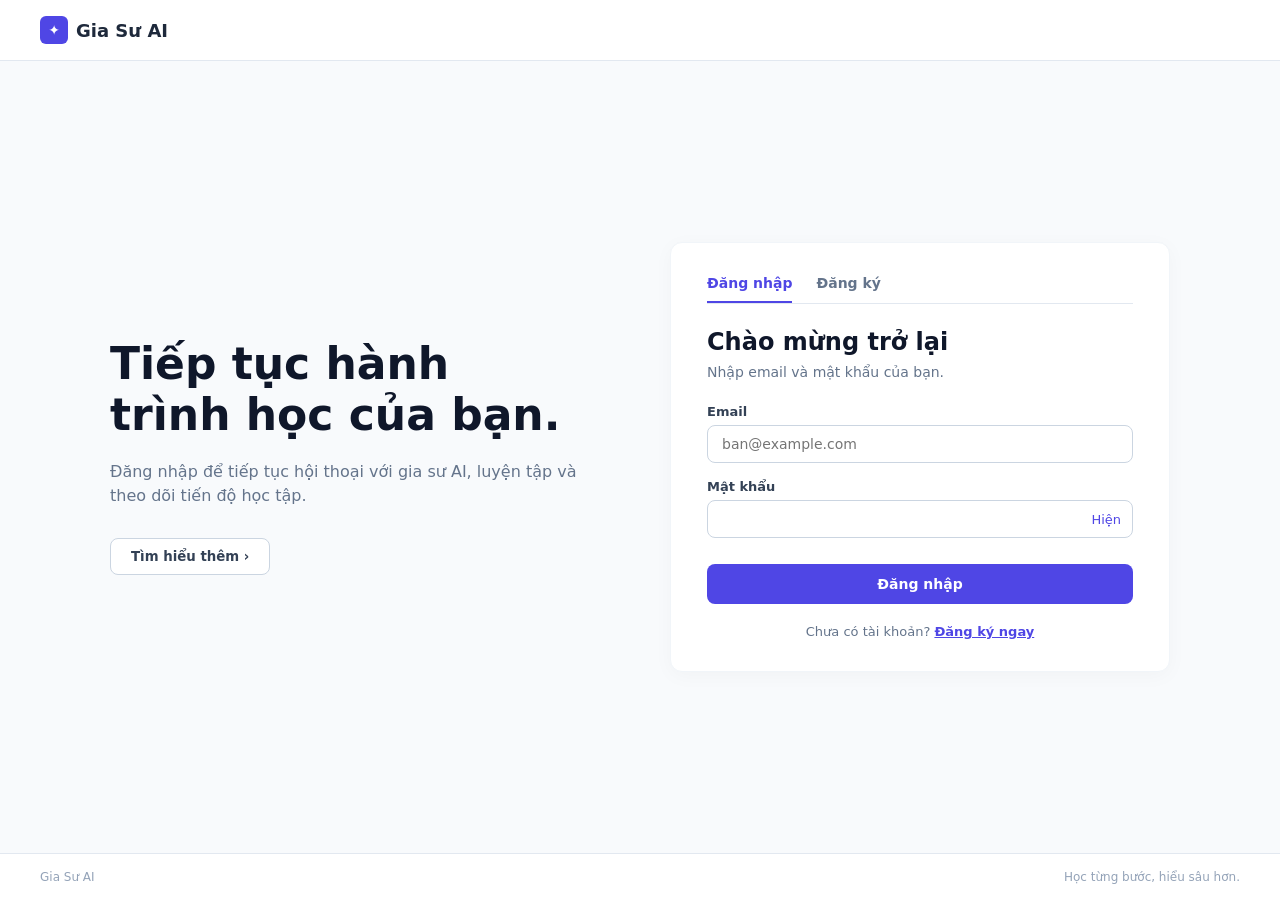
==== front-end/login.html @ 05714d42 "Add files via upload" ====
<!DOCTYPE html>
<html lang="vi">
<head>
  <meta charset="UTF-8">
  <meta name="viewport" content="width=device-width, initial-scale=1.0">
  <title>Gia Sư AI - Đăng nhập</title>
  <link rel="stylesheet" href="./style.css">
</head>
<body>

  <!-- Header -->
  <header class="header">
    <div class="logo">
      <span class="logo-icon">✦</span>
      <span class="logo-text">Gia Sư AI</span>
    </div>
  </header>

  <!-- Main Content -->
  <main class="container">
    
    <!-- Cột bên trái: Banner thông tin -->
    <section class="left-content">
      <h1>Tiếp tục hành<br>trình học của bạn.</h1>
      <p class="description">
        Đăng nhập để tiếp tục hội thoại với gia sư AI, luyện tập và theo dõi tiến độ học tập.
      </p>
      <button class="btn-explore">Tìm hiểu thêm &rsaquo;</button>
    </section>

    <!-- Cột bên phải: Form đăng nhập -->
    <section class="card">
      
      <!-- Chuyển đổi Đăng nhập / Đăng ký -->
      <div class="tabs">
        <a href="login.html" class="tab active">Đăng nhập</a>
        <a href="../register/index.html" class="tab">Đăng ký</a>
      </div>

      <h2 class="form-title">Chào mừng trở lại</h2>
      <p class="form-subtitle">Nhập email và mật khẩu của bạn.</p>

      <form class="login-form">
        <div class="form-group">
          <label for="email">Email</label>
          <input type="email" id="email" placeholder="ban@example.com">
        </div>

        <div class="form-group">
          <label for="password">Mật khẩu</label>
          <div class="input-password-wrapper">
            <input type="password" id="password">
            <button type="button" class="btn-toggle-password">Hiện</button>
          </div>
        </div>

        <button type="submit" class="btn-submit">Đăng nhập</button>
      </form>

      <div class="form-footer-link">
        <span>Chưa có tài khoản? </span>
        <a href="index.html">Đăng ký ngay</a>
      </div>

    </section>

  </main>

  <!-- Footer -->
  <footer class="footer">
    <span>Gia Sư AI</span>
    <span>Học từng bước, hiểu sâu hơn.</span>
  </footer>

</body>
</html>
---- front-end/style.css ----
/* --- 1. Thiết lập chung (Bắt buộc phải có) --- */
* {
  margin: 0;
  padding: 0;
  box-sizing: border-box;
  font-family: system-ui, -apple-system, BlinkMacSystemFont, 'Segoe UI', Roboto, sans-serif;
}

body {
  background-color: #f8fafc;
  color: #1e293b;
  min-height: 100vh;
  display: flex;
  flex-direction: column;
}

/* --- 2. Header --- */
.header {
  display: flex;
  justify-content: space-between;
  align-items: center;
  padding: 16px 40px;
  background-color: #ffffff;
  border-bottom: 1px solid #e2e8f0;
}

.logo {
  display: flex;
  align-items: center;
  gap: 8px;
  font-weight: 700;
  font-size: 18px;
}

.logo-icon {
  background-color: #4f46e5;
  color: #fff;
  width: 28px;
  height: 28px;
  display: flex;
  align-items: center;
  justify-content: center;
  border-radius: 6px;
  font-size: 14px;
}

/* --- 3. Bố cục chính (Layout 2 cột) --- */
.container {
  max-width: 1100px;
  margin: 40px auto;
  padding: 0 20px;
  display: grid;
  grid-template-columns: 1fr 1fr;
  gap: 60px;
  align-items: center;
  flex: 1;
}

/* --- 4. Cột bên trái --- */
.left-content h1 {
  font-size: 44px;
  line-height: 1.15;
  color: #0f172a;
  margin-bottom: 20px;
  font-weight: 800;
}

.description {
  color: #64748b;
  font-size: 16px;
  line-height: 1.5;
  margin-bottom: 30px;
}

.btn-explore {
  background-color: #ffffff;
  border: 1px solid #cbd5e1;
  padding: 10px 20px;
  border-radius: 8px;
  color: #334155;
  font-weight: 600;
  cursor: pointer;
}

/* --- 5. Thẻ Card Đăng nhập / Đăng ký --- */
.card {
  background-color: #ffffff;
  border-radius: 12px;
  padding: 32px 36px;
  box-shadow: 0 4px 20px rgba(0, 0, 0, 0.03);
  border: 1px solid #f1f5f9;
}

/* Tabs */
.tabs {
  display: flex;
  gap: 24px;
  border-bottom: 1px solid #e2e8f0;
  margin-bottom: 24px;
}

.tab {
  text-decoration: none;
  color: #64748b;
  font-weight: 600;
  font-size: 14px;
  padding-bottom: 10px;
}

.tab.active {
  color: #4f46e5;
  border-bottom: 2px solid #4f46e5;
}

.form-title {
  font-size: 24px;
  color: #0f172a;
  margin-bottom: 20px;
}

/* Các trường nhập liệu */
.form-group {
  margin-bottom: 16px;
  display: flex;
  flex-direction: column;
}

.form-group label {
  font-size: 13px;
  font-weight: 600;
  color: #334155;
  margin-bottom: 6px;
}

.form-group input {
  padding: 10px 14px;
  border: 1px solid #cbd5e1;
  border-radius: 8px;
  font-size: 14px;
  outline: none;
}

.form-group input:focus {
  border-color: #4f46e5;
}

/* Nút Submit */
.btn-submit {
  width: 100%;
  background-color: #4f46e5;
  color: #ffffff;
  border: none;
  padding: 12px;
  border-radius: 8px;
  font-size: 14px;
  font-weight: 600;
  cursor: pointer;
  margin-top: 10px;
}

.btn-submit:hover {
  background-color: #4338ca;
}

/* --- 6. Footer --- */
.footer {
  display: flex;
  justify-content: space-between;
  padding: 16px 40px;
  border-top: 1px solid #e2e8f0;
  font-size: 12px;
  color: #94a3b8;
  background-color: #ffffff;
}

/* --- 7. Các phần bổ sung riêng cho trang Login --- */
.form-subtitle {
  font-size: 14px;
  color: #64748b;
  margin-top: -12px;
  margin-bottom: 24px;
}

.input-password-wrapper {
  position: relative;
  display: flex;
  align-items: center;
}

.input-password-wrapper input {
  width: 100%;
  padding-right: 60px;
}

.btn-toggle-password {
  position: absolute;
  right: 12px;
  background: none;
  border: none;
  color: #4f46e5;
  font-size: 13px;
  font-weight: 500;
  cursor: pointer;
}

.form-footer-link {
  text-align: center;
  margin-top: 20px;
  font-size: 13px;
  color: #64748b;
}

.form-footer-link a {
  color: #4f46e5;
  font-weight: 600;
  text-decoration: underline;
}
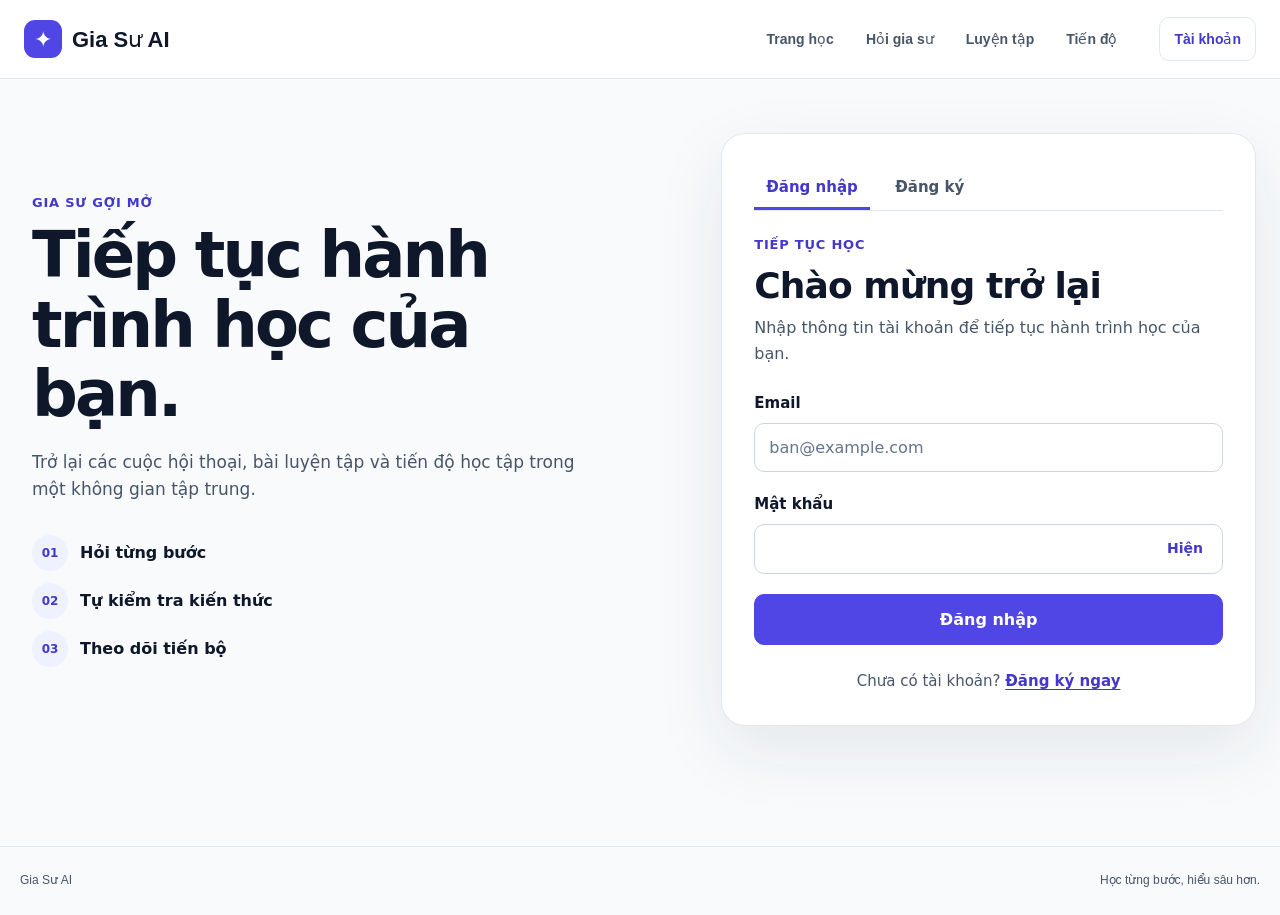
==== commit f3549726: "Merge frontend into monorepo integration branch Keep the main application shell, consolidate account" ====
--- a/front-end/login.html
+++ b/front-end/login.html
@@ -1,76 +1,2 @@
-<!DOCTYPE html>
-<html lang="vi">
-<head>
-  <meta charset="UTF-8">
-  <meta name="viewport" content="width=device-width, initial-scale=1.0">
-  <title>Gia Sư AI - Đăng nhập</title>
-  <link rel="stylesheet" href="./style.css">
-</head>
-<body>
-
-  <!-- Header -->
-  <header class="header">
-    <div class="logo">
-      <span class="logo-icon">✦</span>
-      <span class="logo-text">Gia Sư AI</span>
-    </div>
-  </header>
-
-  <!-- Main Content -->
-  <main class="container">
-    
-    <!-- Cột bên trái: Banner thông tin -->
-    <section class="left-content">
-      <h1>Tiếp tục hành<br>trình học của bạn.</h1>
-      <p class="description">
-        Đăng nhập để tiếp tục hội thoại với gia sư AI, luyện tập và theo dõi tiến độ học tập.
-      </p>
-      <button class="btn-explore">Tìm hiểu thêm &rsaquo;</button>
-    </section>
-
-    <!-- Cột bên phải: Form đăng nhập -->
-    <section class="card">
-      
-      <!-- Chuyển đổi Đăng nhập / Đăng ký -->
-      <div class="tabs">
-        <a href="login.html" class="tab active">Đăng nhập</a>
-        <a href="../register/index.html" class="tab">Đăng ký</a>
-      </div>
-
-      <h2 class="form-title">Chào mừng trở lại</h2>
-      <p class="form-subtitle">Nhập email và mật khẩu của bạn.</p>
-
-      <form class="login-form">
-        <div class="form-group">
-          <label for="email">Email</label>
-          <input type="email" id="email" placeholder="ban@example.com">
-        </div>
-
-        <div class="form-group">
-          <label for="password">Mật khẩu</label>
-          <div class="input-password-wrapper">
-            <input type="password" id="password">
-            <button type="button" class="btn-toggle-password">Hiện</button>
-          </div>
-        </div>
-
-        <button type="submit" class="btn-submit">Đăng nhập</button>
-      </form>
-
-      <div class="form-footer-link">
-        <span>Chưa có tài khoản? </span>
-        <a href="index.html">Đăng ký ngay</a>
-      </div>
-
-    </section>
-
-  </main>
-
-  <!-- Footer -->
-  <footer class="footer">
-    <span>Gia Sư AI</span>
-    <span>Học từng bước, hiểu sâu hơn.</span>
-  </footer>
-
-</body>
-</html>+<!doctype html>
+<html lang="vi"><head><meta charset="utf-8"><meta name="viewport" content="width=device-width, initial-scale=1"><title>Gia Sư AI</title><script src="account-redirect.js" defer></script></head><body><a href="./index.html#login">Mở trang đăng nhập</a></body></html>
